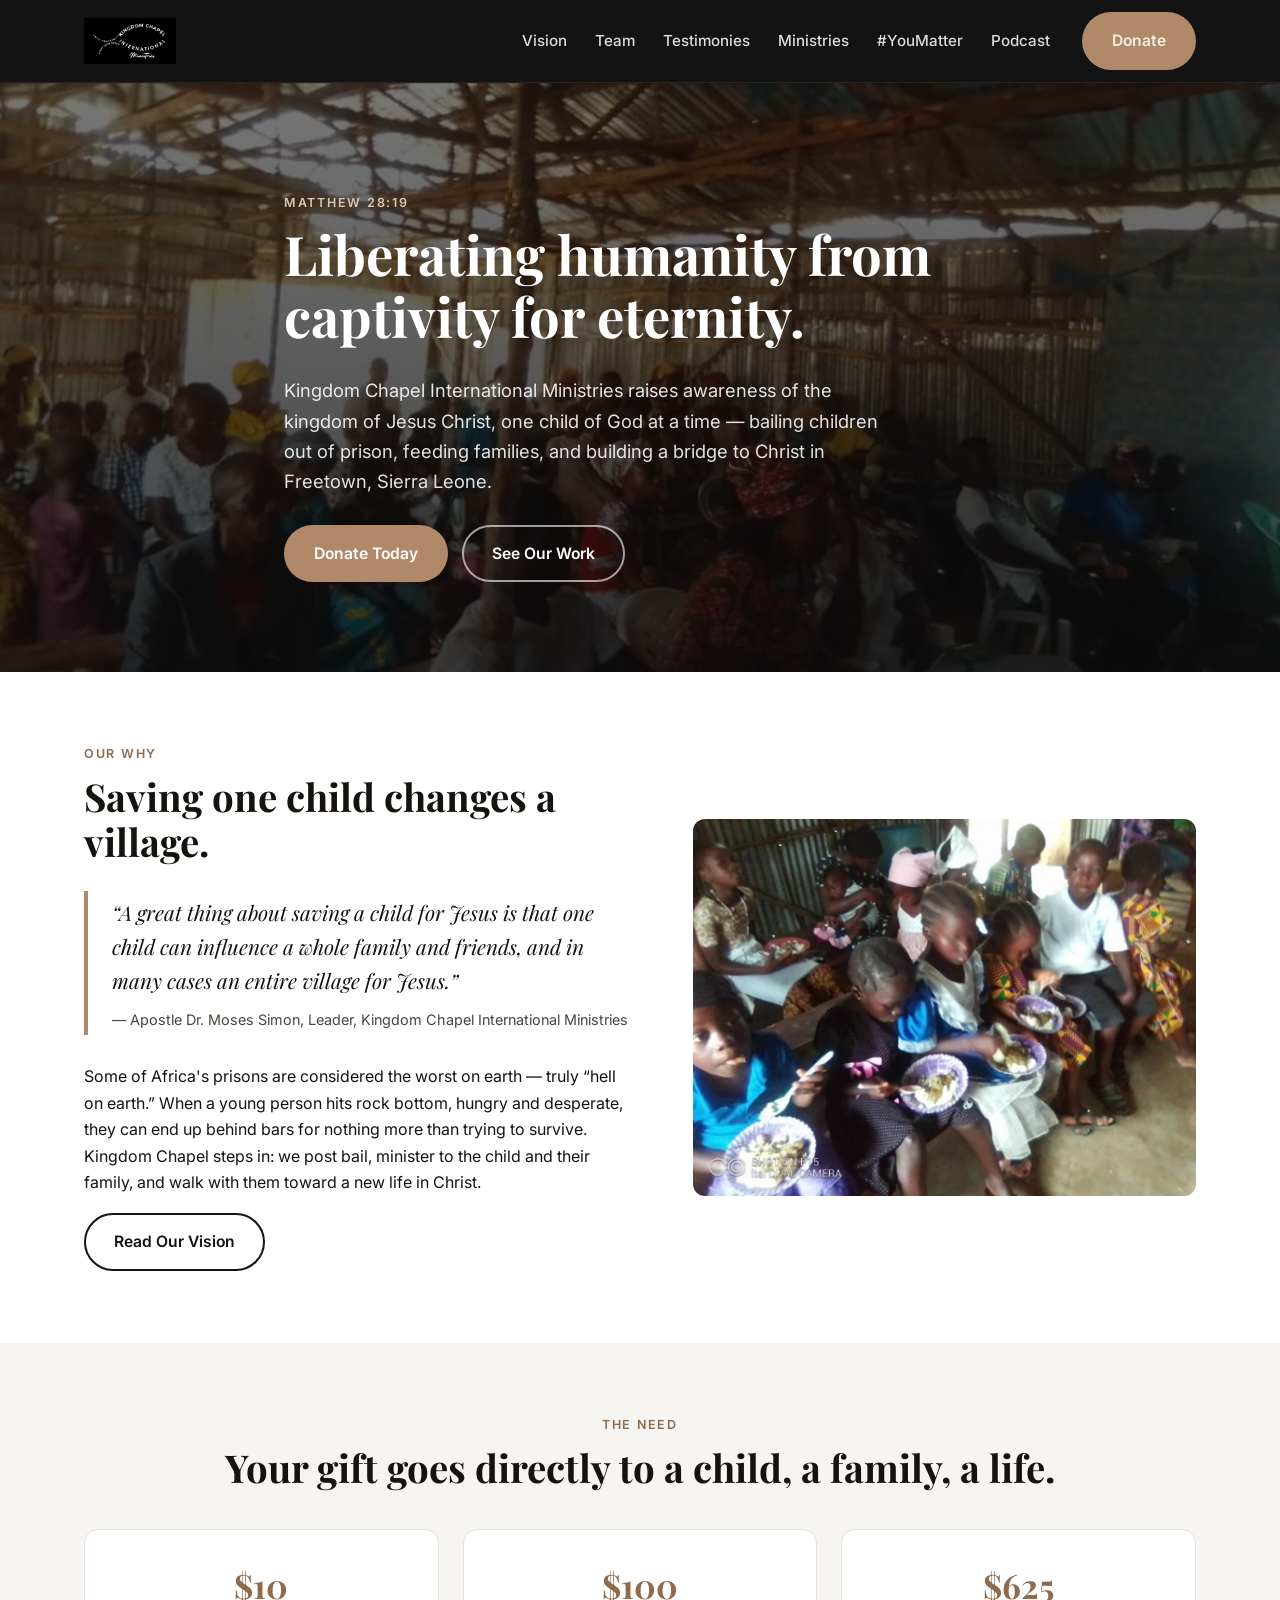
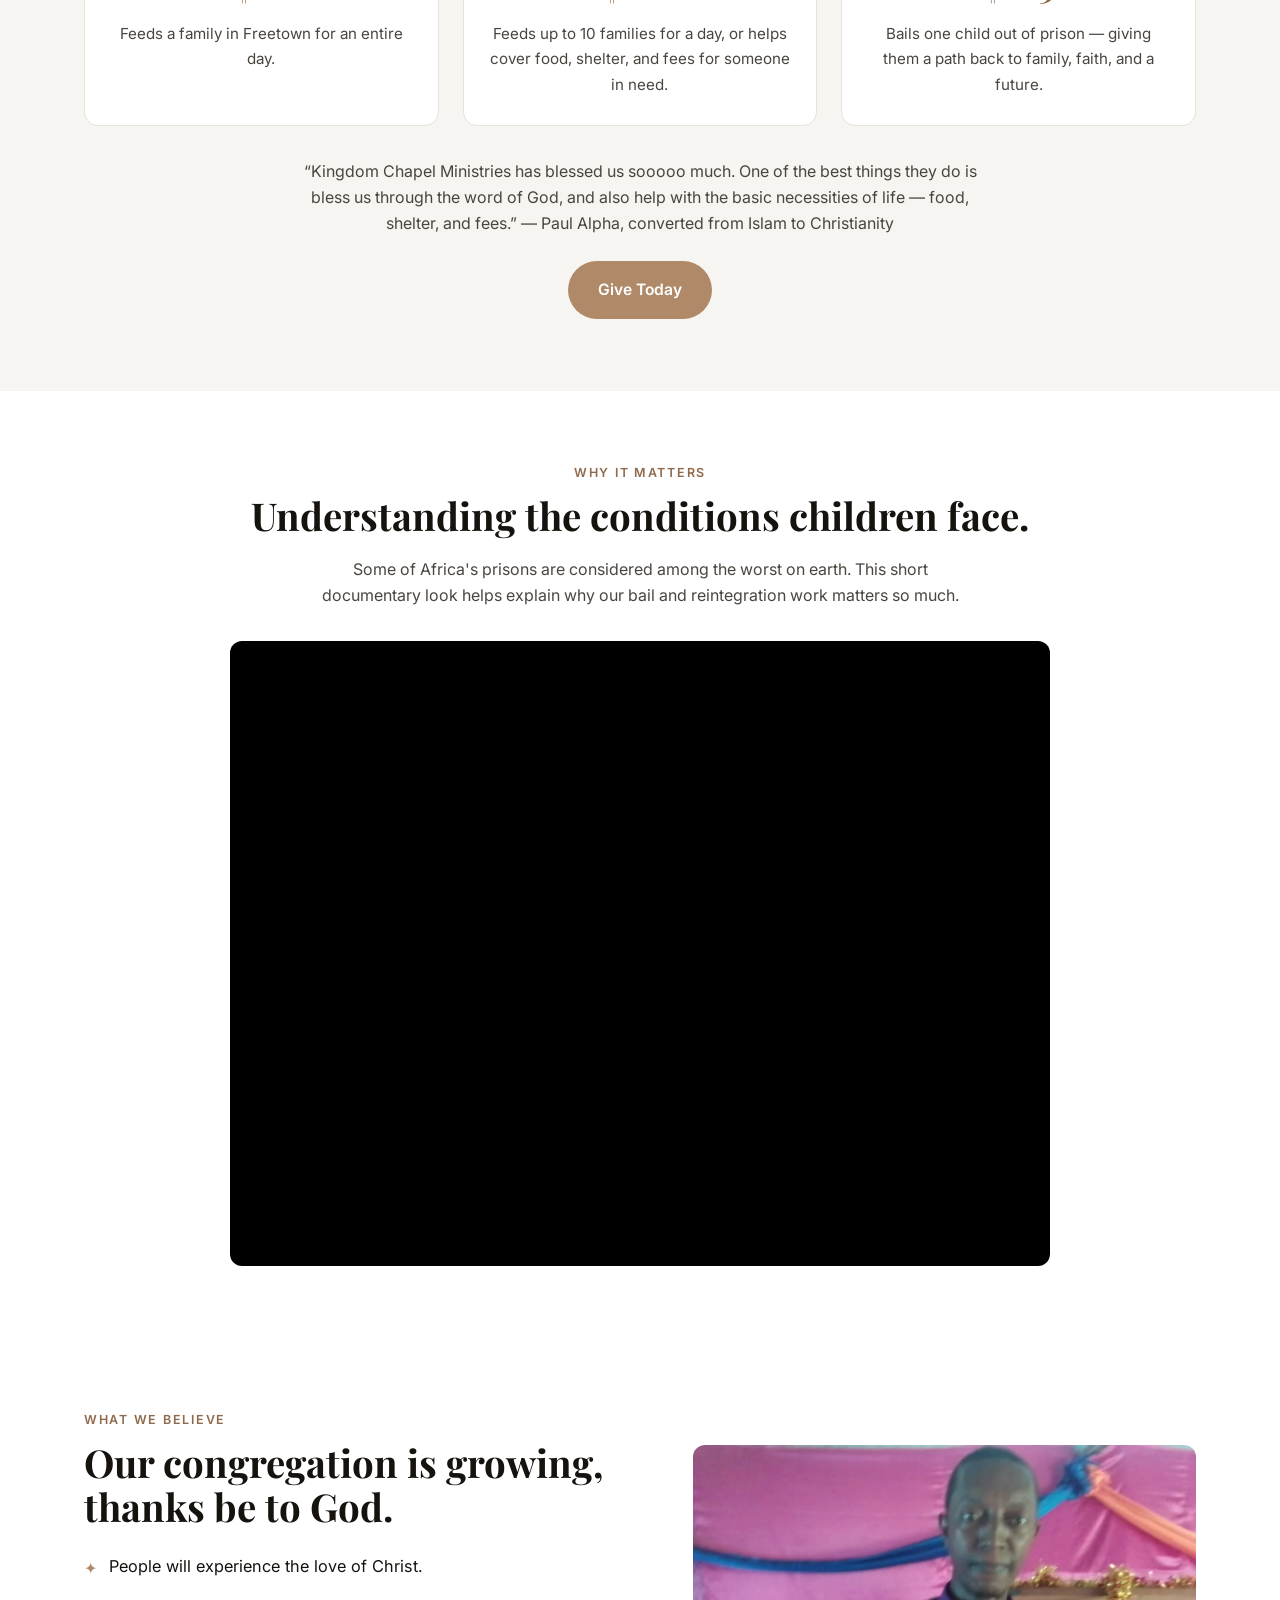
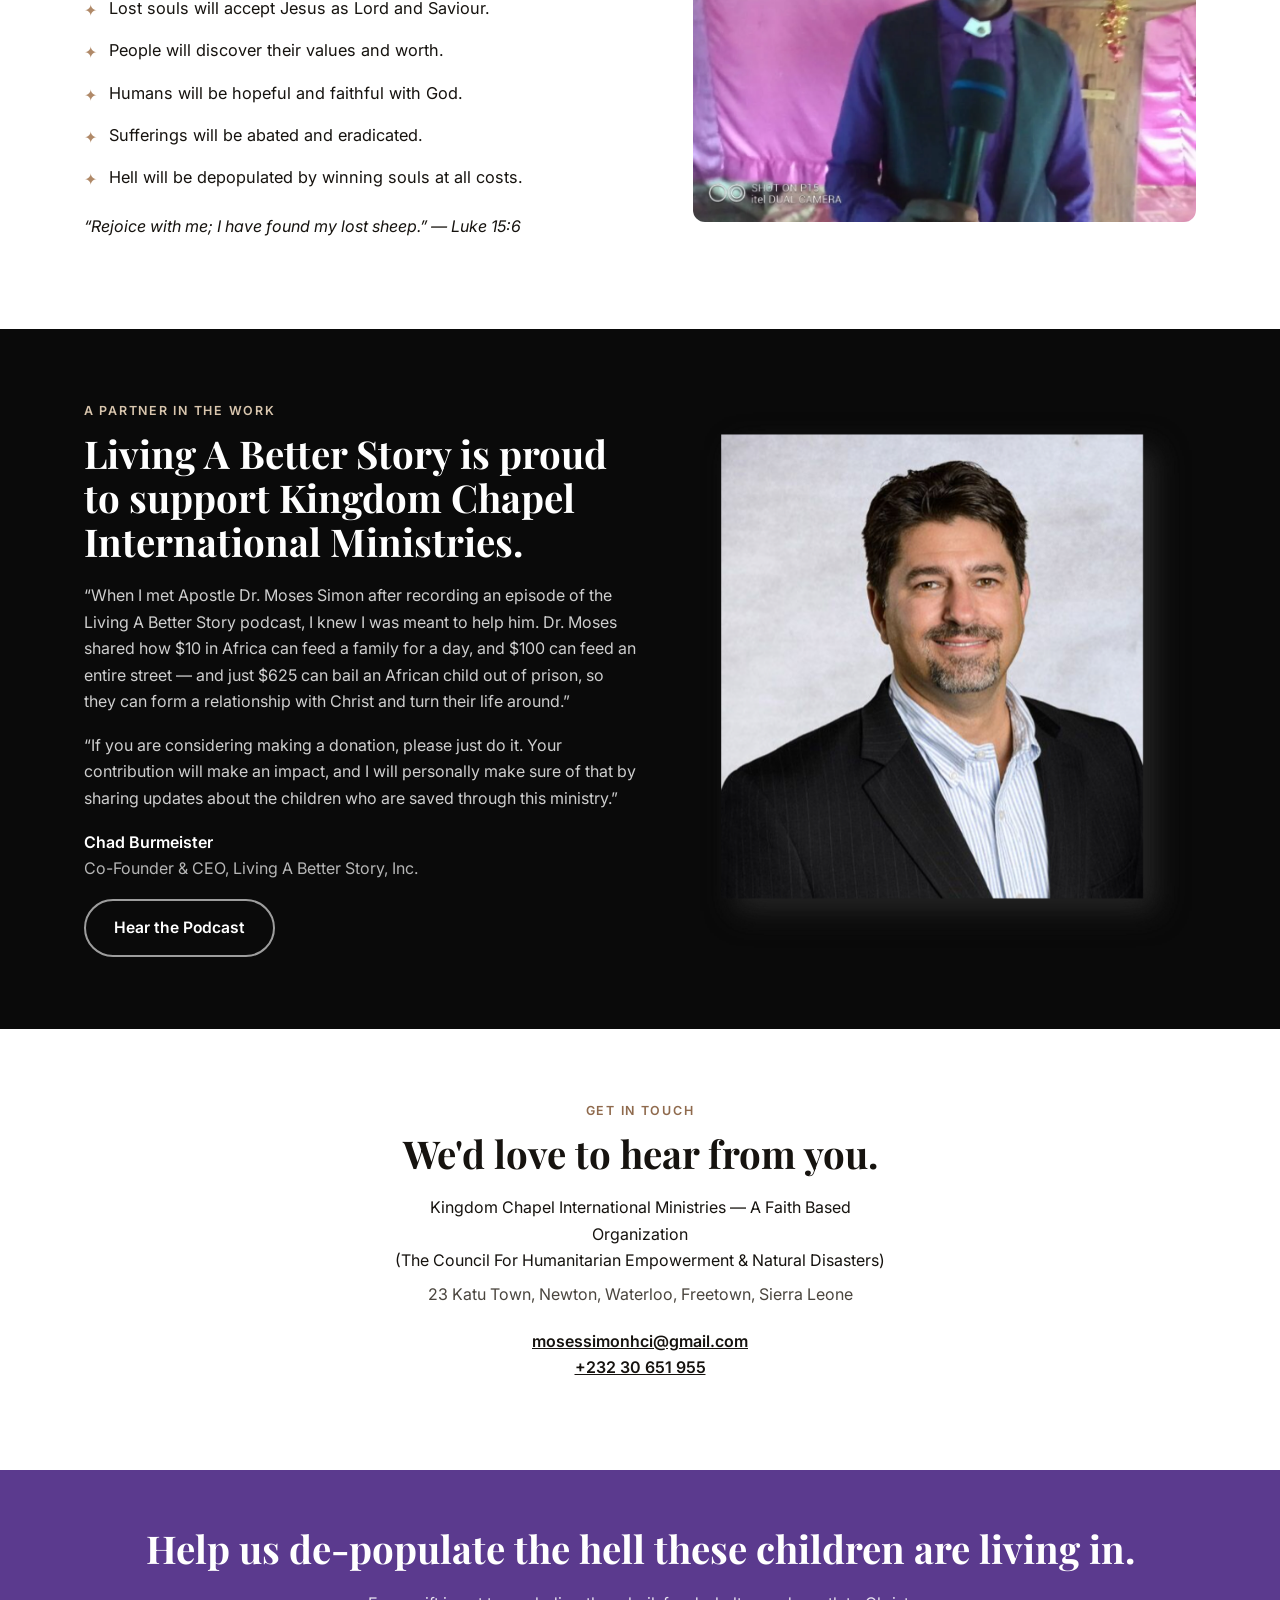
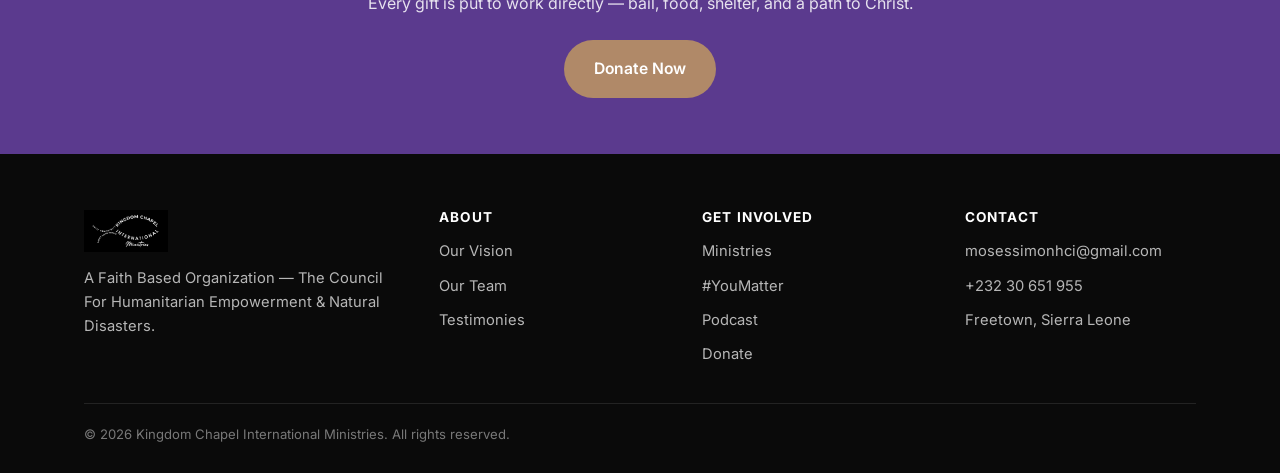
==== index.html @ 365b5f05 "Add files via upload" ====
<!doctype html>
<html lang="en">
<head>
<meta charset="utf-8">
<meta name="viewport" content="width=device-width, initial-scale=1">
<title>Kingdom Chapel International Ministries | Liberating Humanity, Matthew 28:19</title>
<meta name="description" content="Kingdom Chapel International Ministries serves vulnerable children and families in Freetown, Sierra Leone — bailing children out of prison, feeding families, and sharing the love of Christ.">
<meta property="og:title" content="Kingdom Chapel International Ministries">
<meta property="og:description" content="Liberating humanity from captivity for eternity. Matthew 28:19 — serving children and families in Freetown, Sierra Leone.">
<meta property="og:image" content="/images/hero-church.webp">
<meta property="og:type" content="website">
<link rel="icon" href="/images/logo.png">
<link rel="preconnect" href="https://fonts.googleapis.com">
<link rel="preconnect" href="https://fonts.gstatic.com" crossorigin>
<link href="https://fonts.googleapis.com/css2?family=Playfair+Display:wght@600;700&family=Inter:wght@400;500;600;700&display=swap" rel="stylesheet">
<link rel="stylesheet" href="/css/style.css">
</head>
<body>

<header class="site-header">
  <div class="nav-wrap">
    <a href="/" class="logo-link"><img src="/images/logo.png" alt="Kingdom Chapel International Ministries"></a>
    <button class="nav-toggle" aria-label="Toggle navigation">&#9776;</button>
    <ul class="nav-links">
      <li><a href="/vision.html">Vision</a></li>
      <li><a href="/team.html">Team</a></li>
      <li><a href="/testimonies.html">Testimonies</a></li>
      <li><a href="/ministries.html">Ministries</a></li>
      <li><a href="/youmatter.html">#YouMatter</a></li>
      <li><a href="/podcast.html">Podcast</a></li>
      <li><a href="/donate.html" class="btn btn-gold">Donate</a></li>
    </ul>
  </div>
</header>

<section class="hero" style="background-image: linear-gradient(180deg, rgba(10,10,10,0.55), rgba(10,10,10,0.8)), url('/images/hero-church.webp');">
  <div class="container hero-inner">
    <span class="eyebrow">Matthew 28:19</span>
    <h1>Liberating humanity from captivity for eternity.</h1>
    <p class="lede">Kingdom Chapel International Ministries raises awareness of the kingdom of Jesus Christ, one child of God at a time — bailing children out of prison, feeding families, and building a bridge to Christ in Freetown, Sierra Leone.</p>
    <div class="hero-actions">
      <a href="/donate.html" class="btn btn-gold">Donate Today</a>
      <a href="/ministries.html" class="btn btn-outline-light">See Our Work</a>
    </div>
  </div>
</section>

<section>
  <div class="container">
    <div class="two-col">
      <div>
        <span class="eyebrow">Our Why</span>
        <h2>Saving one child changes a village.</h2>
        <blockquote class="quote-block">
          &ldquo;A great thing about saving a child for Jesus is that one child can influence a whole family and friends, and in many cases an entire village for Jesus.&rdquo;
          <cite>— Apostle Dr. Moses Simon, Leader, Kingdom Chapel International Ministries</cite>
        </blockquote>
        <p>Some of Africa's prisons are considered the worst on earth — truly &ldquo;hell on earth.&rdquo; When a young person hits rock bottom, hungry and desperate, they can end up behind bars for nothing more than trying to survive. Kingdom Chapel steps in: we post bail, minister to the child and their family, and walk with them toward a new life in Christ.</p>
        <a href="/vision.html" class="btn btn-outline">Read Our Vision</a>
      </div>
      <img src="/images/img-wa0011.webp" alt="Kingdom Chapel congregation gathered in Freetown, Sierra Leone" loading="lazy">
    </div>
  </div>
</section>

<section class="section-alt">
  <div class="container">
    <span class="eyebrow text-center mx-auto" style="display:block; text-align:center;">The Need</span>
    <h2 class="text-center">Your gift goes directly to a child, a family, a life.</h2>
    <div class="stat-grid">
      <div class="stat-card">
        <div class="amount">$10</div>
        <p>Feeds a family in Freetown for an entire day.</p>
      </div>
      <div class="stat-card">
        <div class="amount">$100</div>
        <p>Feeds up to 10 families for a day, or helps cover food, shelter, and fees for someone in need.</p>
      </div>
      <div class="stat-card">
        <div class="amount">$625</div>
        <p>Bails one child out of prison — giving them a path back to family, faith, and a future.</p>
      </div>
    </div>
    <p class="text-center" style="margin-top:32px; max-width:680px; margin-left:auto; margin-right:auto; color:var(--color-ink-soft);">
      &ldquo;Kingdom Chapel Ministries has blessed us sooooo much. One of the best things they do is bless us through the word of God, and also help with the basic necessities of life — food, shelter, and fees.&rdquo; — Paul Alpha, converted from Islam to Christianity
    </p>
    <div class="text-center" style="margin-top:24px;">
      <a href="/donate.html" class="btn btn-gold">Give Today</a>
    </div>
  </div>
</section>

<section>
  <div class="container">
    <span class="eyebrow text-center" style="display:block; text-align:center;">Why It Matters</span>
    <h2 class="text-center">Understanding the conditions children face.</h2>
    <p class="text-center" style="max-width:640px; margin:0 auto 32px; color:var(--color-ink-soft);">Some of Africa's prisons are considered among the worst on earth. This short documentary look helps explain why our bail and reintegration work matters so much.</p>
    <div class="video-embed" style="max-width:820px; margin:0 auto;">
      <iframe src="https://www.youtube-nocookie.com/embed/1hf-t-ApYKE" title="Conditions in African prisons" allowfullscreen loading="lazy"></iframe>
    </div>
  </div>
</section>

<section>
  <div class="container">
    <div class="two-col">
      <img src="/images/img-wa0004.webp" alt="Children in Freetown, Sierra Leone supported by Kingdom Chapel" loading="lazy" style="order:2;">
      <div style="order:1;">
        <span class="eyebrow">What We Believe</span>
        <h2>Our congregation is growing, thanks be to God.</h2>
        <ul class="objectives-list">
          <li>People will experience the love of Christ.</li>
          <li>Lost souls will accept Jesus as Lord and Saviour.</li>
          <li>People will discover their values and worth.</li>
          <li>Humans will be hopeful and faithful with God.</li>
          <li>Sufferings will be abated and eradicated.</li>
          <li>Hell will be depopulated by winning souls at all costs.</li>
        </ul>
        <p style="margin-top:20px;"><em>&ldquo;Rejoice with me; I have found my lost sheep.&rdquo; — Luke 15:6</em></p>
      </div>
    </div>
  </div>
</section>

<section class="section-dark">
  <div class="container">
    <div class="two-col">
      <div>
        <span class="eyebrow" style="color:#d9c6ae;">A Partner in the Work</span>
        <h2>Living A Better Story is proud to support Kingdom Chapel International Ministries.</h2>
        <p style="color:rgba(255,255,255,0.8);">&ldquo;When I met Apostle Dr. Moses Simon after recording an episode of the Living A Better Story podcast, I knew I was meant to help him. Dr. Moses shared how $10 in Africa can feed a family for a day, and $100 can feed an entire street — and just $625 can bail an African child out of prison, so they can form a relationship with Christ and turn their life around.&rdquo;</p>
        <p style="color:rgba(255,255,255,0.8);">&ldquo;If you are considering making a donation, please just do it. Your contribution will make an impact, and I will personally make sure of that by sharing updates about the children who are saved through this ministry.&rdquo;</p>
        <p style="color:#fff; font-weight:600;">Chad Burmeister<br><span style="font-weight:400; color:rgba(255,255,255,0.7);">Co-Founder &amp; CEO, Living A Better Story, Inc.</span></p>
        <a href="/podcast.html" class="btn btn-outline-light">Hear the Podcast</a>
      </div>
      <img src="/images/chad-burmeister.webp" alt="Chad Burmeister, Co-Founder and CEO of Living A Better Story, Inc." loading="lazy" style="border-radius:12px;">
    </div>
  </div>
</section>

<section>
  <div class="container text-center">
    <span class="eyebrow">Get In Touch</span>
    <h2>We'd love to hear from you.</h2>
    <p style="max-width:520px; margin:0 auto 8px;">Kingdom Chapel International Ministries — A Faith Based Organization<br>(The Council For Humanitarian Empowerment &amp; Natural Disasters)</p>
    <p style="color:var(--color-ink-soft);">23 Katu Town, Newton, Waterloo, Freetown, Sierra Leone</p>
    <p style="margin-top:20px;">
      <a href="mailto:mosessimonhci@gmail.com" style="font-weight:600;">mosessimonhci@gmail.com</a><br>
      <a href="tel:+23230651955" style="font-weight:600;">+232 30 651 955</a>
    </p>
  </div>
</section>

<div class="cta-band">
  <div class="container">
    <h2>Help us de-populate the hell these children are living in.</h2>
    <p>Every gift is put to work directly — bail, food, shelter, and a path to Christ.</p>
    <a href="/donate.html" class="btn btn-gold">Donate Now</a>
  </div>
</div>

<footer class="site-footer">
  <div class="container">
    <div class="footer-grid">
      <div class="footer-logo">
        <img src="/images/logo.png" alt="Kingdom Chapel International Ministries">
        <p>A Faith Based Organization &mdash; The Council For Humanitarian Empowerment &amp; Natural Disasters.</p>
      </div>
      <div>
        <h4>About</h4>
        <ul>
          <li><a href="/vision.html">Our Vision</a></li>
          <li><a href="/team.html">Our Team</a></li>
          <li><a href="/testimonies.html">Testimonies</a></li>
        </ul>
      </div>
      <div>
        <h4>Get Involved</h4>
        <ul>
          <li><a href="/ministries.html">Ministries</a></li>
          <li><a href="/youmatter.html">#YouMatter</a></li>
          <li><a href="/podcast.html">Podcast</a></li>
          <li><a href="/donate.html">Donate</a></li>
        </ul>
      </div>
      <div>
        <h4>Contact</h4>
        <ul>
          <li><a href="mailto:mosessimonhci@gmail.com">mosessimonhci@gmail.com</a></li>
          <li><a href="tel:+23230651955">+232 30 651 955</a></li>
          <li>Freetown, Sierra Leone</li>
        </ul>
      </div>
    </div>
    <div class="footer-bottom">
      <span>&copy; <span id="year"></span> Kingdom Chapel International Ministries. All rights reserved.</span>
    </div>
  </div>
</footer>

<script src="/js/main.js"></script>
<script>document.getElementById('year').textContent = new Date().getFullYear();</script>
</body>
</html>
---- css/style.css ----
/* Kingdom Chapel International Ministries — shared styles */

:root {
  --color-bg: #ffffff;
  --color-bg-alt: #f7f5f2;
  --color-ink: #16130f;
  --color-ink-soft: #4a453e;
  --color-border: #e7e2da;
  --color-black: #0a0a0a;
  --color-purple: #5b3a8e;
  --color-purple-dark: #3d2760;
  --color-gold: #b08968;
  --color-gold-dark: #8f6a4d;
  --font-serif: 'Playfair Display', Georgia, 'Times New Roman', serif;
  --font-sans: 'Inter', -apple-system, BlinkMacSystemFont, 'Segoe UI', sans-serif;
  --max-width: 1160px;
}

* { box-sizing: border-box; }
html { scroll-behavior: smooth; }
body {
  margin: 0;
  font-family: var(--font-sans);
  color: var(--color-ink);
  background: var(--color-bg);
  line-height: 1.65;
  -webkit-font-smoothing: antialiased;
}
img { max-width: 100%; display: block; }
a { color: inherit; }
h1, h2, h3, h4 { font-family: var(--font-serif); font-weight: 700; line-height: 1.15; margin: 0 0 0.5em; }
h1 { font-size: clamp(2.2rem, 5vw, 3.4rem); }
h2 { font-size: clamp(1.7rem, 3.5vw, 2.4rem); }
h3 { font-size: 1.3rem; }
p { margin: 0 0 1.1em; }
.container { max-width: var(--max-width); margin: 0 auto; padding: 0 24px; }
.eyebrow {
  text-transform: uppercase;
  letter-spacing: 0.14em;
  font-size: 0.78rem;
  font-weight: 600;
  color: var(--color-gold-dark);
  margin-bottom: 0.75em;
  display: block;
}

/* Buttons */
.btn {
  display: inline-flex;
  align-items: center;
  justify-content: center;
  gap: 8px;
  padding: 14px 28px;
  border-radius: 999px;
  font-weight: 600;
  font-size: 0.98rem;
  text-decoration: none;
  border: 2px solid transparent;
  cursor: pointer;
  transition: transform 0.15s ease, box-shadow 0.15s ease, background 0.15s ease;
}
.btn:hover { transform: translateY(-1px); }
.btn-gold { background: var(--color-gold); color: #fff; }
.btn-gold:hover { background: var(--color-gold-dark); }
.btn-outline { background: transparent; border-color: currentColor; color: var(--color-ink); }
.btn-outline:hover { background: var(--color-ink); color: #fff; }
.btn-outline-light { background: transparent; border-color: rgba(255,255,255,0.6); color: #fff; }
.btn-outline-light:hover { background: #fff; color: var(--color-black); }

/* Header / Nav */
.site-header {
  position: sticky;
  top: 0;
  z-index: 100;
  background: rgba(10,10,10,0.96);
  backdrop-filter: saturate(180%) blur(8px);
  border-bottom: 1px solid rgba(255,255,255,0.08);
}
.nav-wrap {
  max-width: var(--max-width);
  margin: 0 auto;
  padding: 12px 24px;
  display: flex;
  align-items: center;
  justify-content: space-between;
  gap: 16px;
}
.logo-link { display: flex; align-items: center; }
.logo-link img { height: 46px; width: auto; }
.nav-links {
  display: flex;
  align-items: center;
  gap: 28px;
  list-style: none;
  margin: 0;
  padding: 0;
  font-size: 0.95rem;
  font-weight: 500;
}
.nav-links a {
  color: rgba(255,255,255,0.85);
  text-decoration: none;
  transition: color 0.15s ease;
}
.nav-links a:hover, .nav-links a.active { color: #fff; }
.nav-links .btn { margin-left: 4px; }
.nav-toggle {
  display: none;
  background: none;
  border: none;
  color: #fff;
  font-size: 1.6rem;
  cursor: pointer;
}
@media (max-width: 860px) {
  .nav-toggle { display: block; }
  .nav-links {
    position: absolute;
    top: 100%;
    left: 0;
    right: 0;
    background: var(--color-black);
    flex-direction: column;
    align-items: flex-start;
    padding: 16px 24px 24px;
    gap: 16px;
    display: none;
    border-bottom: 1px solid rgba(255,255,255,0.1);
  }
  .nav-links.open { display: flex; }
  .nav-links .btn { margin-left: 0; }
}

/* Hero */
.hero {
  position: relative;
  color: #fff;
  padding: 110px 0 90px;
  background: linear-gradient(180deg, rgba(10,10,10,0.55), rgba(10,10,10,0.75)), var(--color-black);
  background-size: cover;
  background-position: center;
  overflow: hidden;
}
.hero-inner { max-width: 760px; }
.hero .eyebrow { color: #d9c6ae; }
.hero h1 { color: #fff; }
.hero p.lede { font-size: 1.15rem; color: rgba(255,255,255,0.88); max-width: 620px; }
.hero-actions { display: flex; gap: 14px; flex-wrap: wrap; margin-top: 28px; }

.page-hero {
  padding: 72px 0 56px;
  background: var(--color-black);
  color: #fff;
}
.page-hero h1 { color: #fff; margin-bottom: 0.3em; }
.page-hero p { color: rgba(255,255,255,0.75); max-width: 640px; font-size: 1.05rem; }

/* Sections */
section { padding: 72px 0; }
.section-alt { background: var(--color-bg-alt); }
.section-dark { background: var(--color-black); color: #fff; }
.section-dark h2 { color: #fff; }
.two-col {
  display: grid;
  grid-template-columns: 1.1fr 1fr;
  gap: 56px;
  align-items: center;
}
@media (max-width: 860px) {
  .two-col { grid-template-columns: 1fr; gap: 32px; }
}
.two-col img { border-radius: 12px; }

.quote-block {
  border-left: 4px solid var(--color-gold);
  padding: 4px 0 4px 24px;
  font-family: var(--font-serif);
  font-size: 1.3rem;
  font-style: italic;
  color: var(--color-ink);
  margin: 28px 0;
}
.quote-block cite { display: block; font-family: var(--font-sans); font-style: normal; font-size: 0.9rem; color: var(--color-ink-soft); margin-top: 10px; }

.stat-grid {
  display: grid;
  grid-template-columns: repeat(3, 1fr);
  gap: 24px;
  margin-top: 40px;
}
@media (max-width: 720px) { .stat-grid { grid-template-columns: 1fr; } }
.stat-card {
  background: #fff;
  border: 1px solid var(--color-border);
  border-radius: 14px;
  padding: 28px 24px;
  text-align: center;
}
.stat-card .amount { font-family: var(--font-serif); font-size: 2.1rem; font-weight: 700; color: var(--color-gold-dark); }
.stat-card p { margin: 8px 0 0; color: var(--color-ink-soft); font-size: 0.95rem; }

.card-grid {
  display: grid;
  grid-template-columns: repeat(3, 1fr);
  gap: 28px;
  margin-top: 36px;
}
@media (max-width: 900px) { .card-grid { grid-template-columns: 1fr 1fr; } }
@media (max-width: 620px) { .card-grid { grid-template-columns: 1fr; } }
.card {
  background: #fff;
  border: 1px solid var(--color-border);
  border-radius: 14px;
  padding: 26px;
}
.card h3 { margin-top: 0; }

.testimony-grid {
  display: grid;
  grid-template-columns: 1fr 1fr;
  gap: 24px;
  margin-top: 32px;
}
@media (max-width: 760px) { .testimony-grid { grid-template-columns: 1fr; } }
.testimony-card {
  background: #fff;
  border: 1px solid var(--color-border);
  border-left: 4px solid var(--color-purple);
  border-radius: 10px;
  padding: 24px;
  font-size: 0.98rem;
  color: var(--color-ink-soft);
}

.objectives-list { list-style: none; padding: 0; margin: 24px 0 0; display: grid; gap: 14px; }
.objectives-list li { display: flex; gap: 12px; align-items: flex-start; font-size: 1.02rem; }
.objectives-list li::before {
  content: "✦";
  color: var(--color-gold);
  font-size: 1rem;
  margin-top: 2px;
}

.leader-card {
  display: flex;
  gap: 28px;
  align-items: center;
  flex-wrap: wrap;
}
.leader-card img { width: 220px; height: 220px; object-fit: cover; border-radius: 50%; border: 4px solid var(--color-gold); }
.leader-card .name { font-family: var(--font-serif); font-size: 1.6rem; margin-bottom: 4px; }
.leader-card .role { color: var(--color-gold-dark); font-weight: 600; margin-bottom: 12px; }

.cta-band {
  background: var(--color-purple);
  color: #fff;
  padding: 56px 0;
  text-align: center;
}
.cta-band h2 { color: #fff; }
.cta-band p { color: rgba(255,255,255,0.85); max-width: 560px; margin: 0 auto 24px; }

/* Footer */
.site-footer {
  background: var(--color-black);
  color: rgba(255,255,255,0.7);
  padding: 56px 0 28px;
  font-size: 0.92rem;
}
.footer-grid {
  display: grid;
  grid-template-columns: 1.4fr 1fr 1fr 1fr;
  gap: 32px;
  margin-bottom: 36px;
}
@media (max-width: 760px) { .footer-grid { grid-template-columns: 1fr 1fr; } }
.footer-grid h4 { color: #fff; font-family: var(--font-sans); font-size: 0.85rem; text-transform: uppercase; letter-spacing: 0.08em; margin-bottom: 14px; }
.footer-grid ul { list-style: none; padding: 0; margin: 0; display: grid; gap: 10px; }
.footer-grid a { color: rgba(255,255,255,0.7); text-decoration: none; }
.footer-grid a:hover { color: #fff; }
.footer-logo img { height: 42px; margin-bottom: 14px; }
.footer-bottom {
  border-top: 1px solid rgba(255,255,255,0.1);
  padding-top: 20px;
  display: flex;
  justify-content: space-between;
  flex-wrap: wrap;
  gap: 10px;
  font-size: 0.82rem;
  color: rgba(255,255,255,0.45);
}

/* Utility */
.text-center { text-align: center; }
.mx-auto { margin-left: auto; margin-right: auto; }
.mt-0 { margin-top: 0; }
.video-embed { position: relative; width: 100%; padding-top: 56.25%; border-radius: 12px; overflow: hidden; background: #000; }
.video-embed iframe { position: absolute; inset: 0; width: 100%; height: 100%; border: 0; }
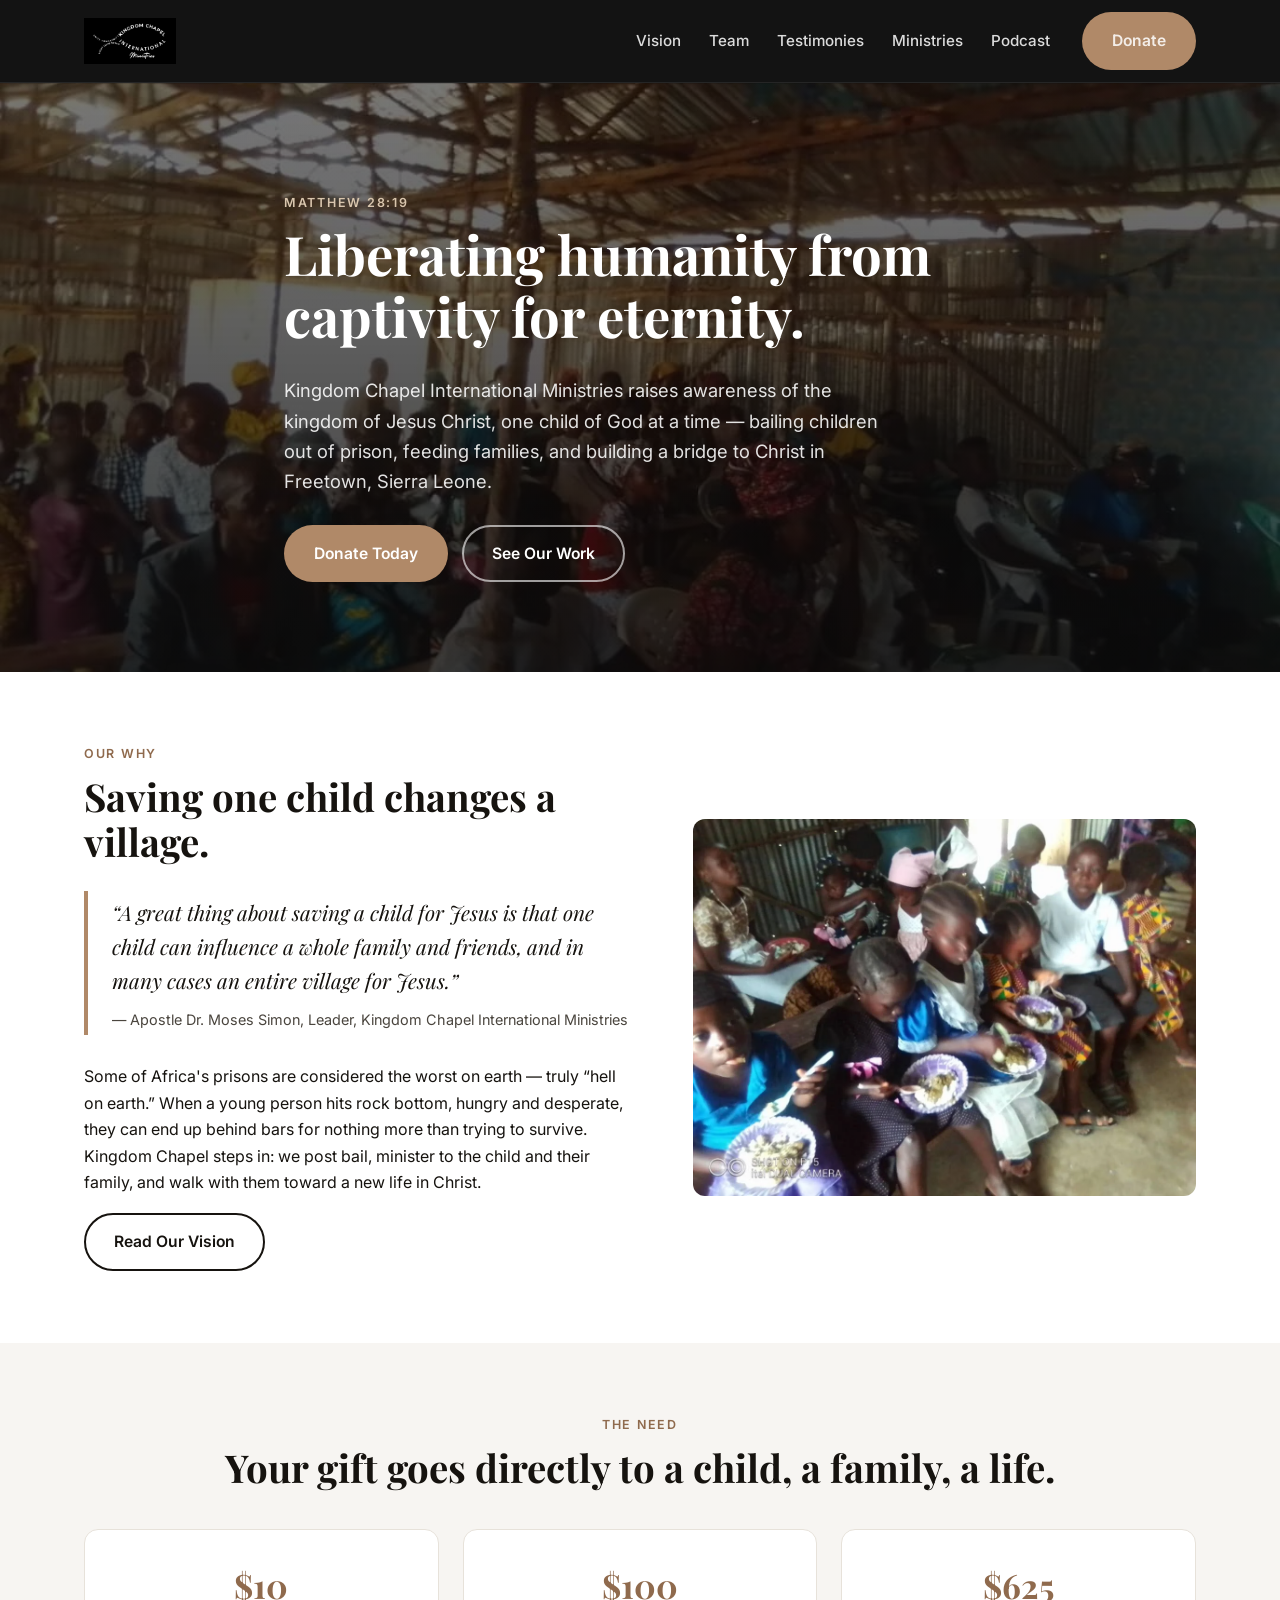
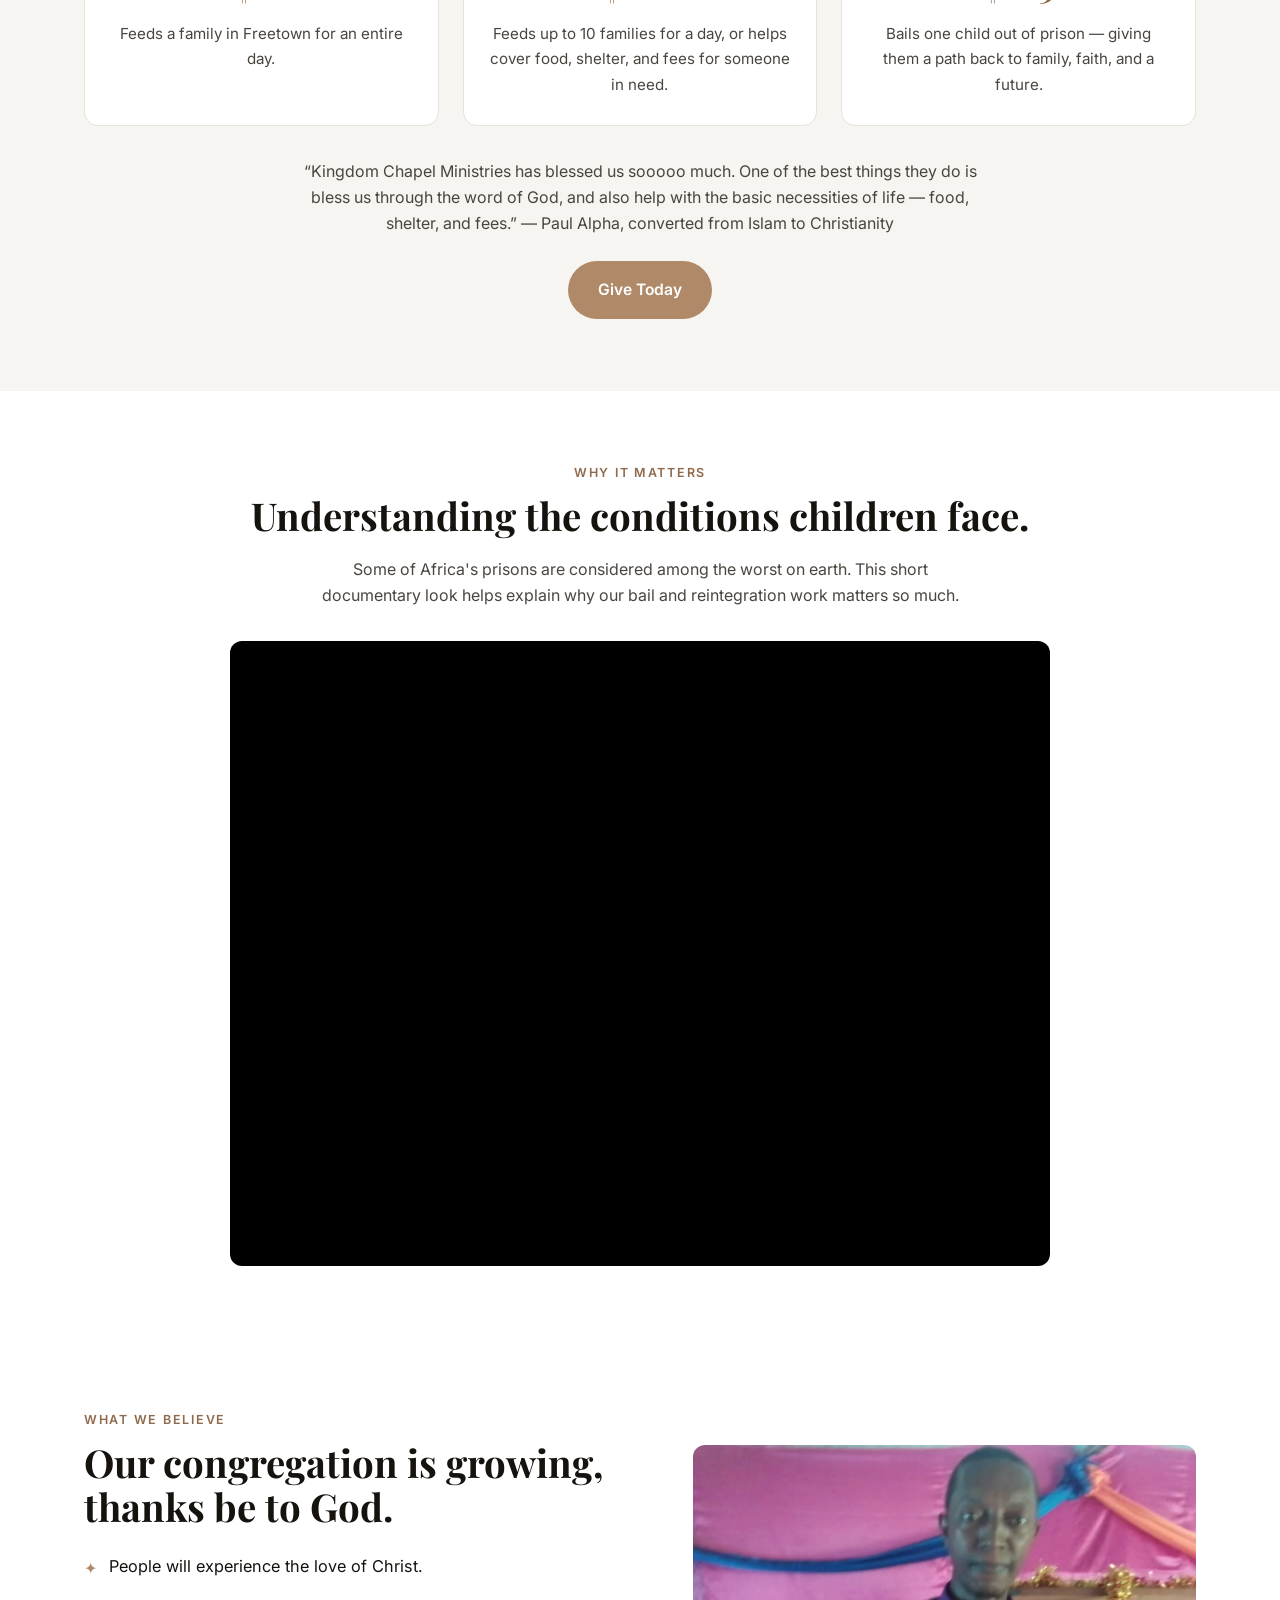
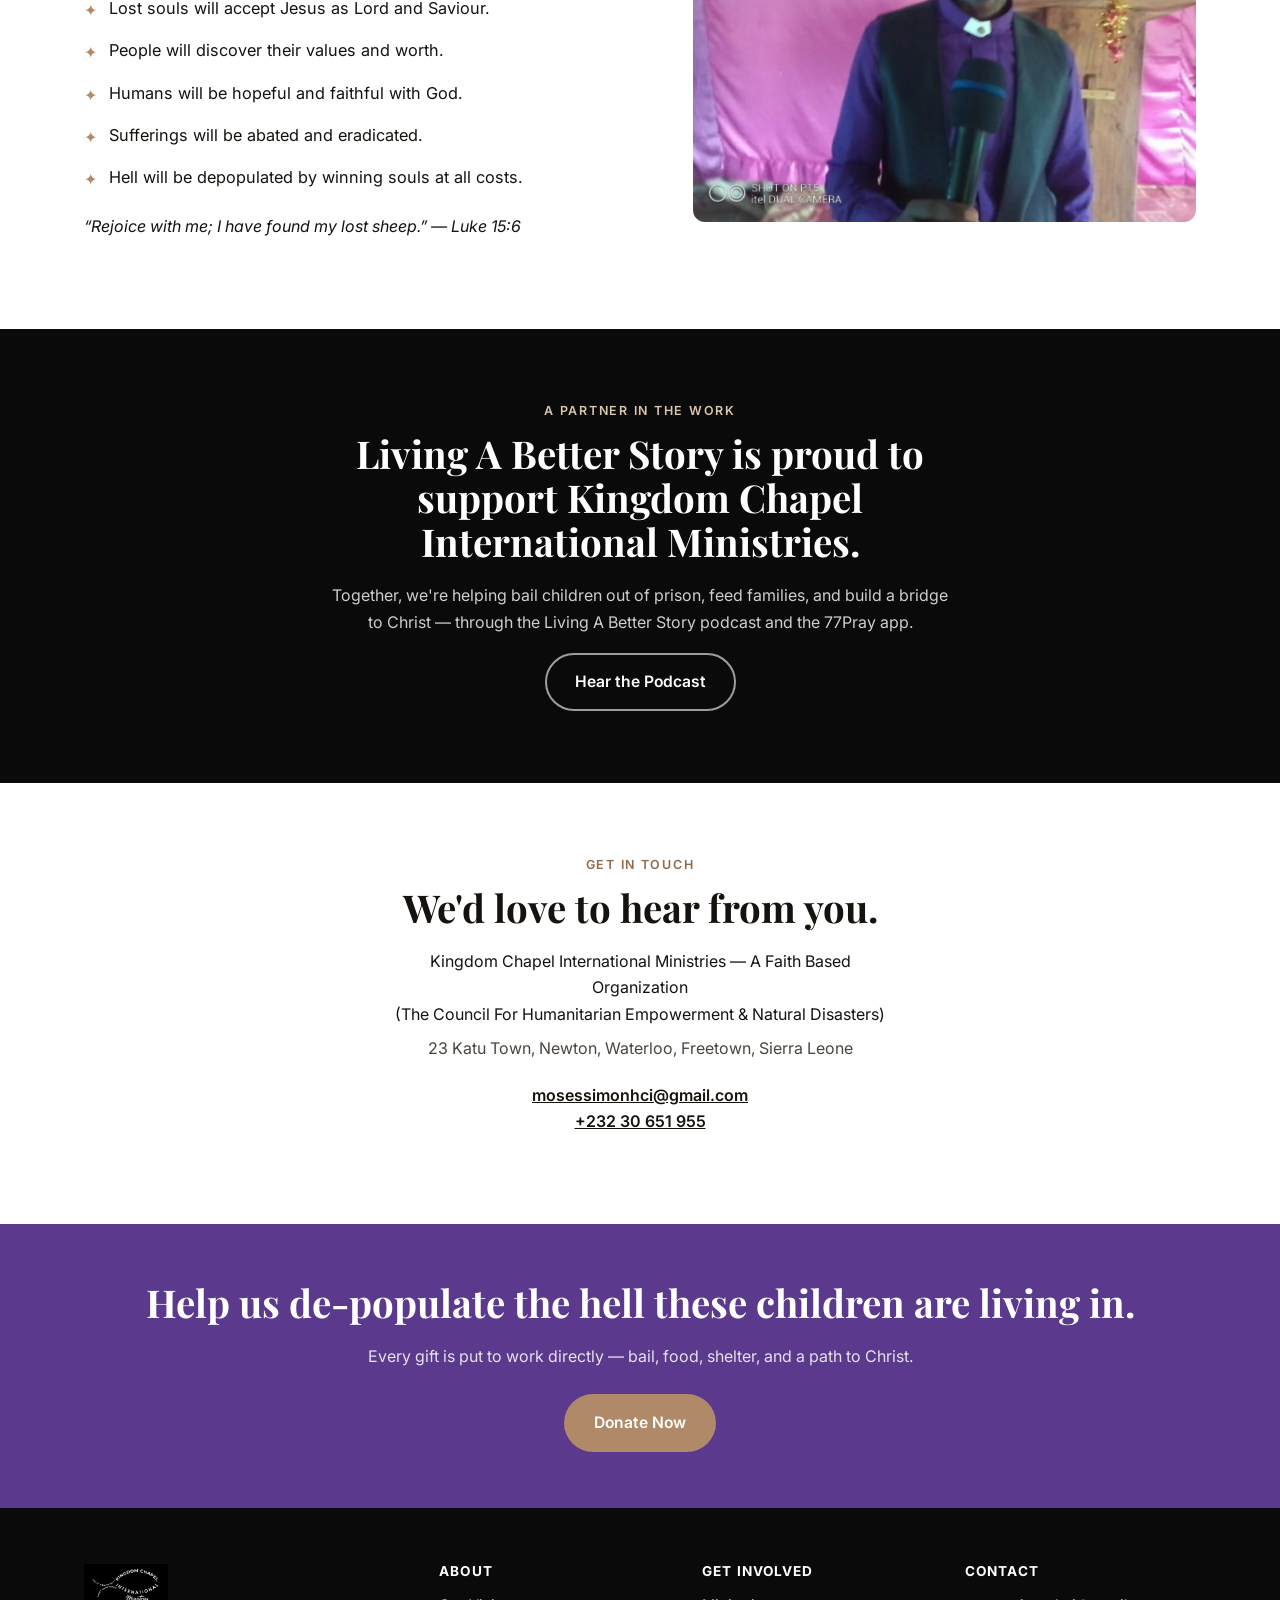
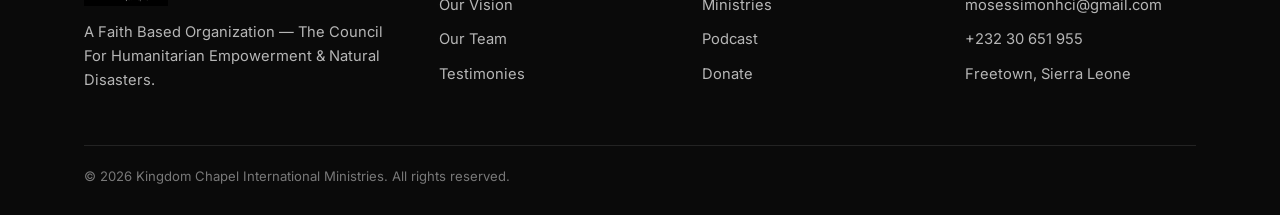
==== commit 5a41ae42: "Add files via upload" ====
--- a/index.html
+++ b/index.html
@@ -26,7 +26,6 @@
       <li><a href="/team.html">Team</a></li>
       <li><a href="/testimonies.html">Testimonies</a></li>
       <li><a href="/ministries.html">Ministries</a></li>
-      <li><a href="/youmatter.html">#YouMatter</a></li>
       <li><a href="/podcast.html">Podcast</a></li>
       <li><a href="/donate.html" class="btn btn-gold">Donate</a></li>
     </ul>
@@ -123,18 +122,11 @@
 </section>
 
 <section class="section-dark">
-  <div class="container">
-    <div class="two-col">
-      <div>
-        <span class="eyebrow" style="color:#d9c6ae;">A Partner in the Work</span>
-        <h2>Living A Better Story is proud to support Kingdom Chapel International Ministries.</h2>
-        <p style="color:rgba(255,255,255,0.8);">&ldquo;When I met Apostle Dr. Moses Simon after recording an episode of the Living A Better Story podcast, I knew I was meant to help him. Dr. Moses shared how $10 in Africa can feed a family for a day, and $100 can feed an entire street — and just $625 can bail an African child out of prison, so they can form a relationship with Christ and turn their life around.&rdquo;</p>
-        <p style="color:rgba(255,255,255,0.8);">&ldquo;If you are considering making a donation, please just do it. Your contribution will make an impact, and I will personally make sure of that by sharing updates about the children who are saved through this ministry.&rdquo;</p>
-        <p style="color:#fff; font-weight:600;">Chad Burmeister<br><span style="font-weight:400; color:rgba(255,255,255,0.7);">Co-Founder &amp; CEO, Living A Better Story, Inc.</span></p>
-        <a href="/podcast.html" class="btn btn-outline-light">Hear the Podcast</a>
-      </div>
-      <img src="/images/chad-burmeister.webp" alt="Chad Burmeister, Co-Founder and CEO of Living A Better Story, Inc." loading="lazy" style="border-radius:12px;">
-    </div>
+  <div class="container text-center" style="max-width:680px; margin:0 auto;">
+    <span class="eyebrow" style="color:#d9c6ae;">A Partner in the Work</span>
+    <h2>Living A Better Story is proud to support Kingdom Chapel International Ministries.</h2>
+    <p style="color:rgba(255,255,255,0.8);">Together, we're helping bail children out of prison, feed families, and build a bridge to Christ &mdash; through the Living A Better Story podcast and the 77Pray app.</p>
+    <a href="/podcast.html" class="btn btn-outline-light">Hear the Podcast</a>
   </div>
 </section>
 
@@ -178,7 +170,6 @@
         <h4>Get Involved</h4>
         <ul>
           <li><a href="/ministries.html">Ministries</a></li>
-          <li><a href="/youmatter.html">#YouMatter</a></li>
           <li><a href="/podcast.html">Podcast</a></li>
           <li><a href="/donate.html">Donate</a></li>
         </ul>
